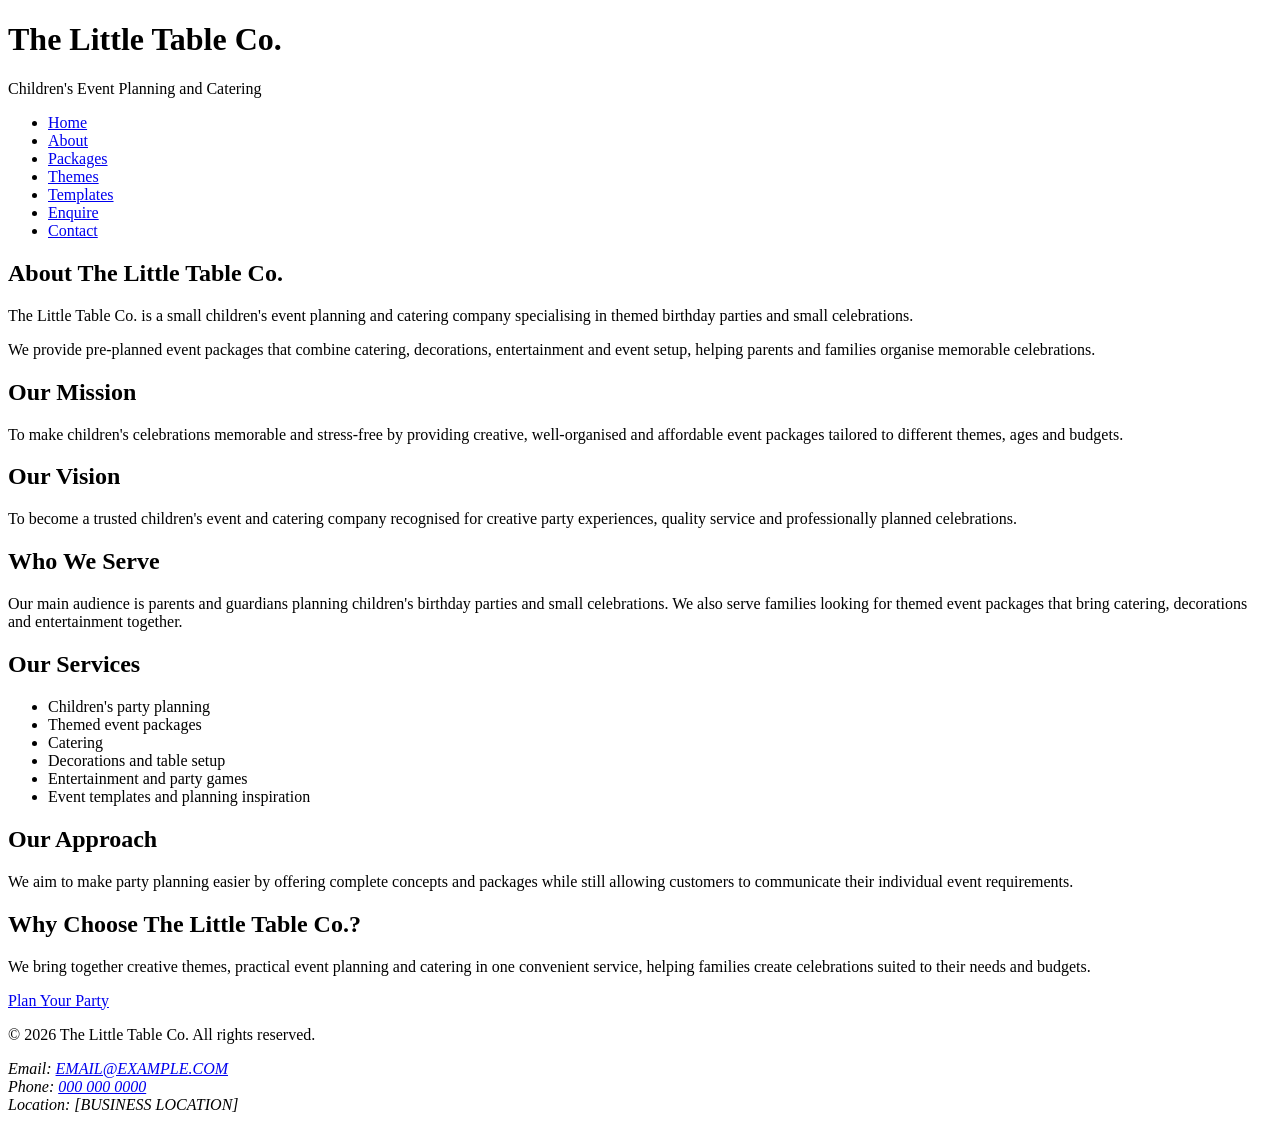
==== Pages/about.html @ 1077f0c1 "Adding the other pages and Folder structure" ====
<!DOCTYPE html>
<html lang="en">
<head>
    <meta charset="UTF-8">
    <meta name="viewport" content="width=device-width, initial-scale=1.0">
    <meta name="description" content="Learn about The Little Table Co., our mission, vision and children's event services.">
    <title>The Little Table Co. | About Us</title>
</head>
<body>
    <header>
        <h1>The Little Table Co.</h1>
        <p>Children's Event Planning and Catering</p>
        <nav aria-label="Main navigation">
            <ul>
                <li><a href="index.html">Home</a></li>
                <li><a href="about.html" aria-current="page">About</a></li>
                <li><a href="packages.html">Packages</a></li>
                <li><a href="themes.html">Themes</a></li>
                <li><a href="templates.html">Templates</a></li>
                <li><a href="enquire.html">Enquire</a></li>
                <li><a href="contact.html">Contact</a></li>
            </ul>
        </nav>
    </header>

    <main>
        <section>
            <h2>About The Little Table Co.</h2>
            <p>The Little Table Co. is a small children's event planning and catering company specialising in themed birthday parties and small celebrations.</p>
            <p>We provide pre-planned event packages that combine catering, decorations, entertainment and event setup, helping parents and families organise memorable celebrations.</p>
        </section>

        <section>
            <h2>Our Mission</h2>
            <p>To make children's celebrations memorable and stress-free by providing creative, well-organised and affordable event packages tailored to different themes, ages and budgets.</p>
        </section>

        <section>
            <h2>Our Vision</h2>
            <p>To become a trusted children's event and catering company recognised for creative party experiences, quality service and professionally planned celebrations.</p>
        </section>

        <section>
            <h2>Who We Serve</h2>
            <p>Our main audience is parents and guardians planning children's birthday parties and small celebrations. We also serve families looking for themed event packages that bring catering, decorations and entertainment together.</p>
        </section>

        <section>
            <h2>Our Services</h2>
            <ul>
                <li>Children's party planning</li>
                <li>Themed event packages</li>
                <li>Catering</li>
                <li>Decorations and table setup</li>
                <li>Entertainment and party games</li>
                <li>Event templates and planning inspiration</li>
            </ul>
        </section>

        <section>
            <h2>Our Approach</h2>
            <p>We aim to make party planning easier by offering complete concepts and packages while still allowing customers to communicate their individual event requirements.</p>
        </section>

        <section>
            <h2>Why Choose The Little Table Co.?</h2>
            <p>We bring together creative themes, practical event planning and catering in one convenient service, helping families create celebrations suited to their needs and budgets.</p>
            <p><a href="enquire.html">Plan Your Party</a></p>
        </section>
    </main>

    <footer>
        <p>&copy; 2026 The Little Table Co. All rights reserved.</p>
        <address>
            Email: <a href="mailto:EMAIL@EXAMPLE.COM">EMAIL@EXAMPLE.COM</a><br>
            Phone: <a href="tel:0000000000">000 000 0000</a><br>
            Location: [BUSINESS LOCATION]
        </address>
    </footer>
</body>
</html>
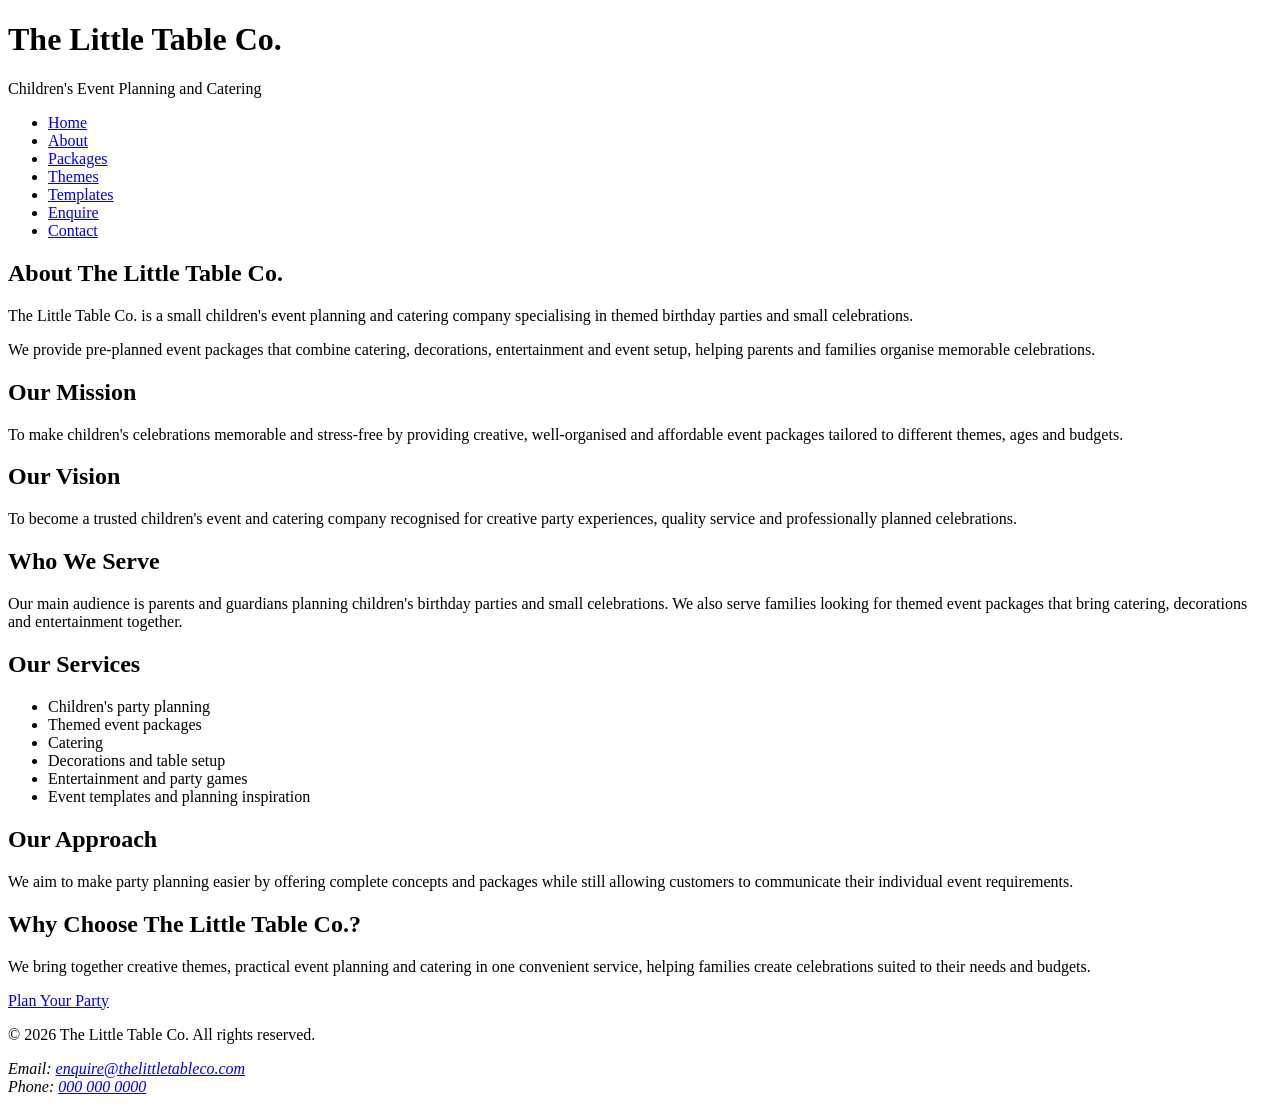
==== commit dee2caeb: "Changing address information on footer" ====
--- a/Pages/about.html
+++ b/Pages/about.html
@@ -69,13 +69,11 @@
         </section>
     </main>
 
-    <footer>
-        <p>&copy; 2026 The Little Table Co. All rights reserved.</p>
-        <address>
-            Email: <a href="mailto:EMAIL@EXAMPLE.COM">EMAIL@EXAMPLE.COM</a><br>
-            Phone: <a href="tel:0000000000">000 000 0000</a><br>
-            Location: [BUSINESS LOCATION]
-        </address>
+  <footer>
+      <p>&copy; 2026 The Little Table Co. All rights reserved.</p>
+      <address>
+        Email: <a href="mailto:enquire@thelittletableco.com">enquire@thelittletableco.com</a><br />
+        Phone: <a href="tel:0000000000">000 000 0000</a><br />
+      </address>
     </footer>
-</body>
 </html>
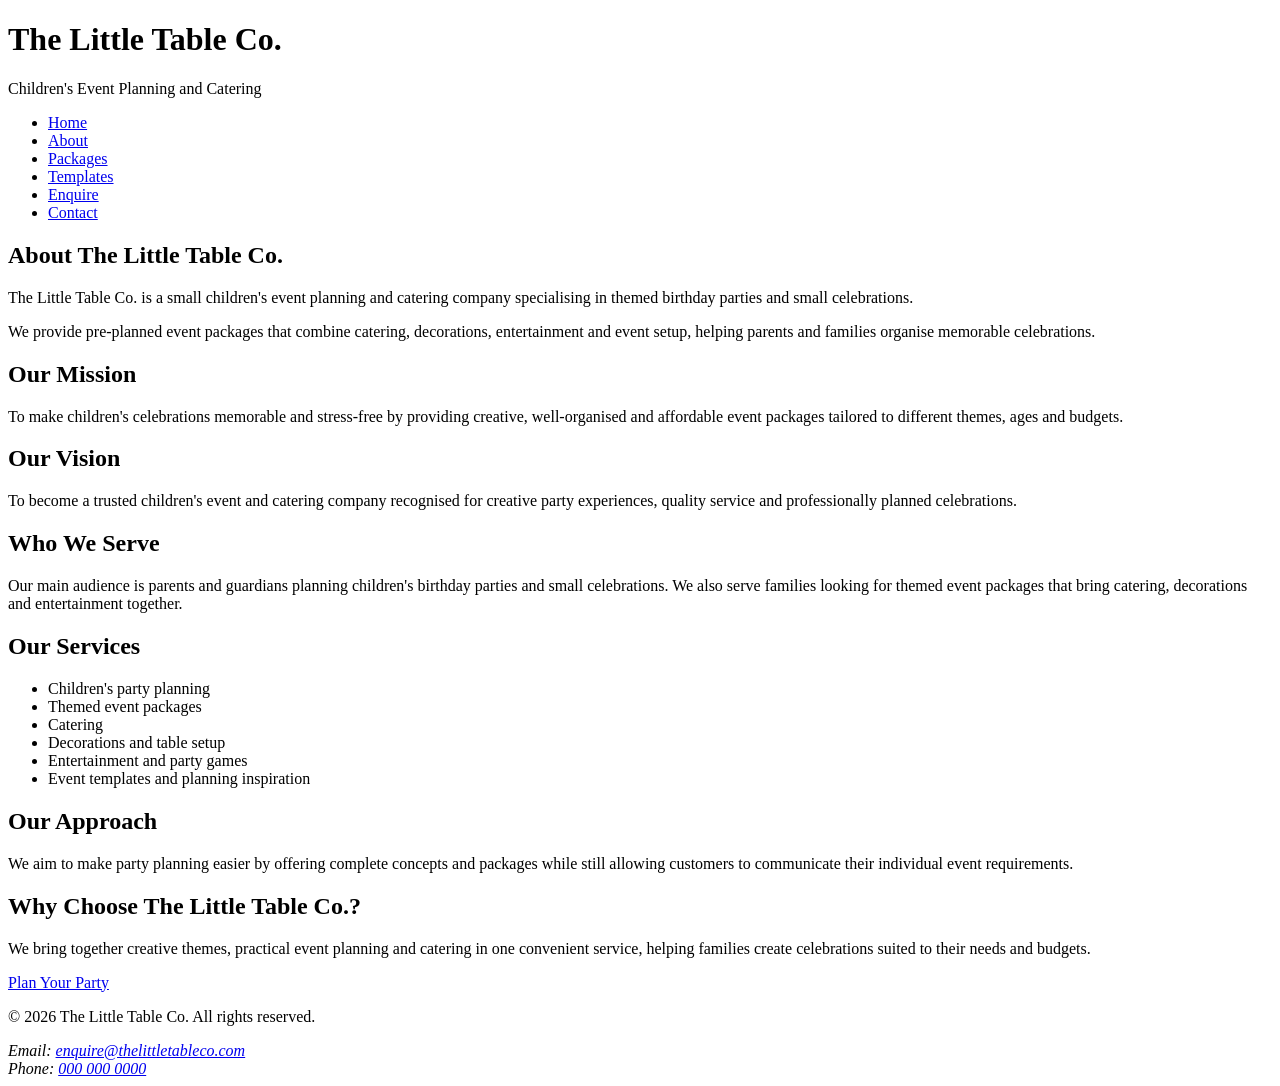
==== commit 29e0ee90: "removal of Themes page" ====
--- a/Pages/about.html
+++ b/Pages/about.html
@@ -15,7 +15,6 @@
                 <li><a href="index.html">Home</a></li>
                 <li><a href="about.html" aria-current="page">About</a></li>
                 <li><a href="packages.html">Packages</a></li>
-                <li><a href="themes.html">Themes</a></li>
                 <li><a href="templates.html">Templates</a></li>
                 <li><a href="enquire.html">Enquire</a></li>
                 <li><a href="contact.html">Contact</a></li>
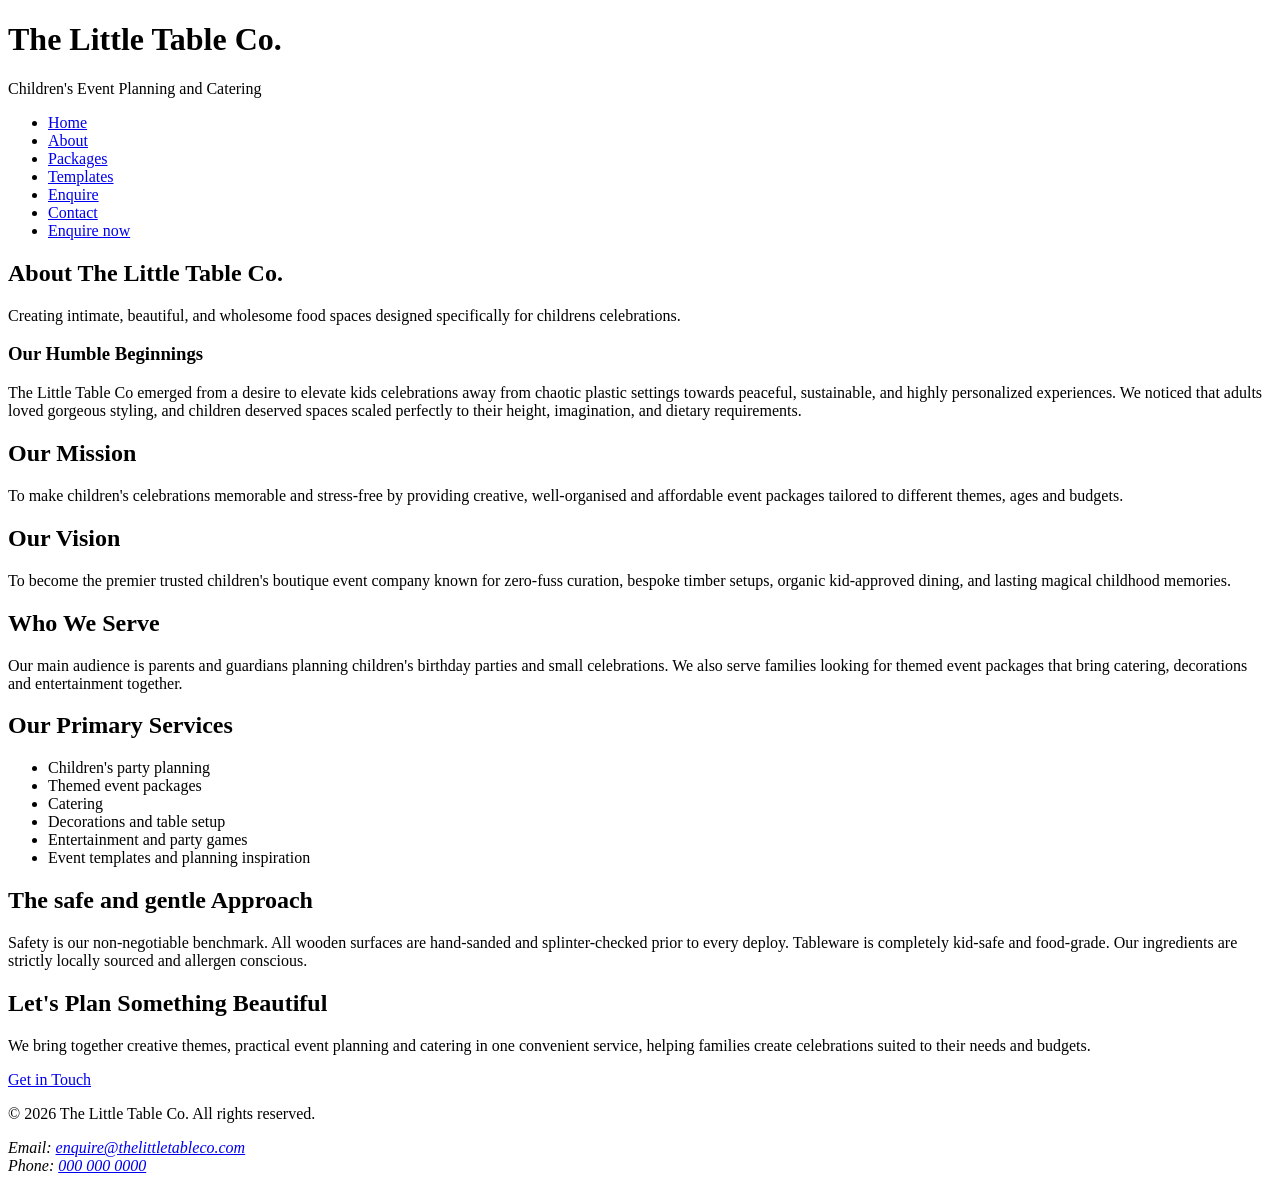
==== commit d046db18: "adding of Images, matching of information to Wireframes" ====
--- a/Pages/about.html
+++ b/Pages/about.html
@@ -18,6 +18,7 @@
                 <li><a href="templates.html">Templates</a></li>
                 <li><a href="enquire.html">Enquire</a></li>
                 <li><a href="contact.html">Contact</a></li>
+                <li><a href="enquire.html">Enquire now</a></li>
             </ul>
         </nav>
     </header>
@@ -25,8 +26,11 @@
     <main>
         <section>
             <h2>About The Little Table Co.</h2>
-            <p>The Little Table Co. is a small children's event planning and catering company specialising in themed birthday parties and small celebrations.</p>
-            <p>We provide pre-planned event packages that combine catering, decorations, entertainment and event setup, helping parents and families organise memorable celebrations.</p>
+            <p>Creating intimate, beautiful, and wholesome food spaces designed specifically for childrens celebrations.</p>
+            </section>
+            <section>
+                <h3>Our Humble Beginnings</h3>
+            <p>The Little Table Co emerged from a desire to elevate kids celebrations away from chaotic plastic settings towards peaceful, sustainable, and highly personalized experiences. We noticed that adults loved gorgeous styling, and children deserved spaces scaled perfectly to their height, imagination, and dietary requirements.</p>
         </section>
 
         <section>
@@ -36,7 +40,7 @@
 
         <section>
             <h2>Our Vision</h2>
-            <p>To become a trusted children's event and catering company recognised for creative party experiences, quality service and professionally planned celebrations.</p>
+            <p>To become the premier trusted children's boutique event company known for zero-fuss curation, bespoke timber setups, organic kid-approved dining, and lasting magical childhood memories.</p>
         </section>
 
         <section>
@@ -45,7 +49,7 @@
         </section>
 
         <section>
-            <h2>Our Services</h2>
+            <h2>Our Primary Services</h2>
             <ul>
                 <li>Children's party planning</li>
                 <li>Themed event packages</li>
@@ -57,14 +61,14 @@
         </section>
 
         <section>
-            <h2>Our Approach</h2>
-            <p>We aim to make party planning easier by offering complete concepts and packages while still allowing customers to communicate their individual event requirements.</p>
+            <h2>The safe and gentle Approach</h2>
+            <p>Safety is our non-negotiable benchmark. All wooden surfaces are hand-sanded and splinter-checked prior to every deploy. Tableware is completely kid-safe and food-grade. Our ingredients are strictly locally sourced and allergen conscious.</p>
         </section>
 
         <section>
-            <h2>Why Choose The Little Table Co.?</h2>
+            <h2>Let's Plan Something Beautiful</h2>
             <p>We bring together creative themes, practical event planning and catering in one convenient service, helping families create celebrations suited to their needs and budgets.</p>
-            <p><a href="enquire.html">Plan Your Party</a></p>
+            <p><a href="enquire.html">Get in Touch</a></p>
         </section>
     </main>
 
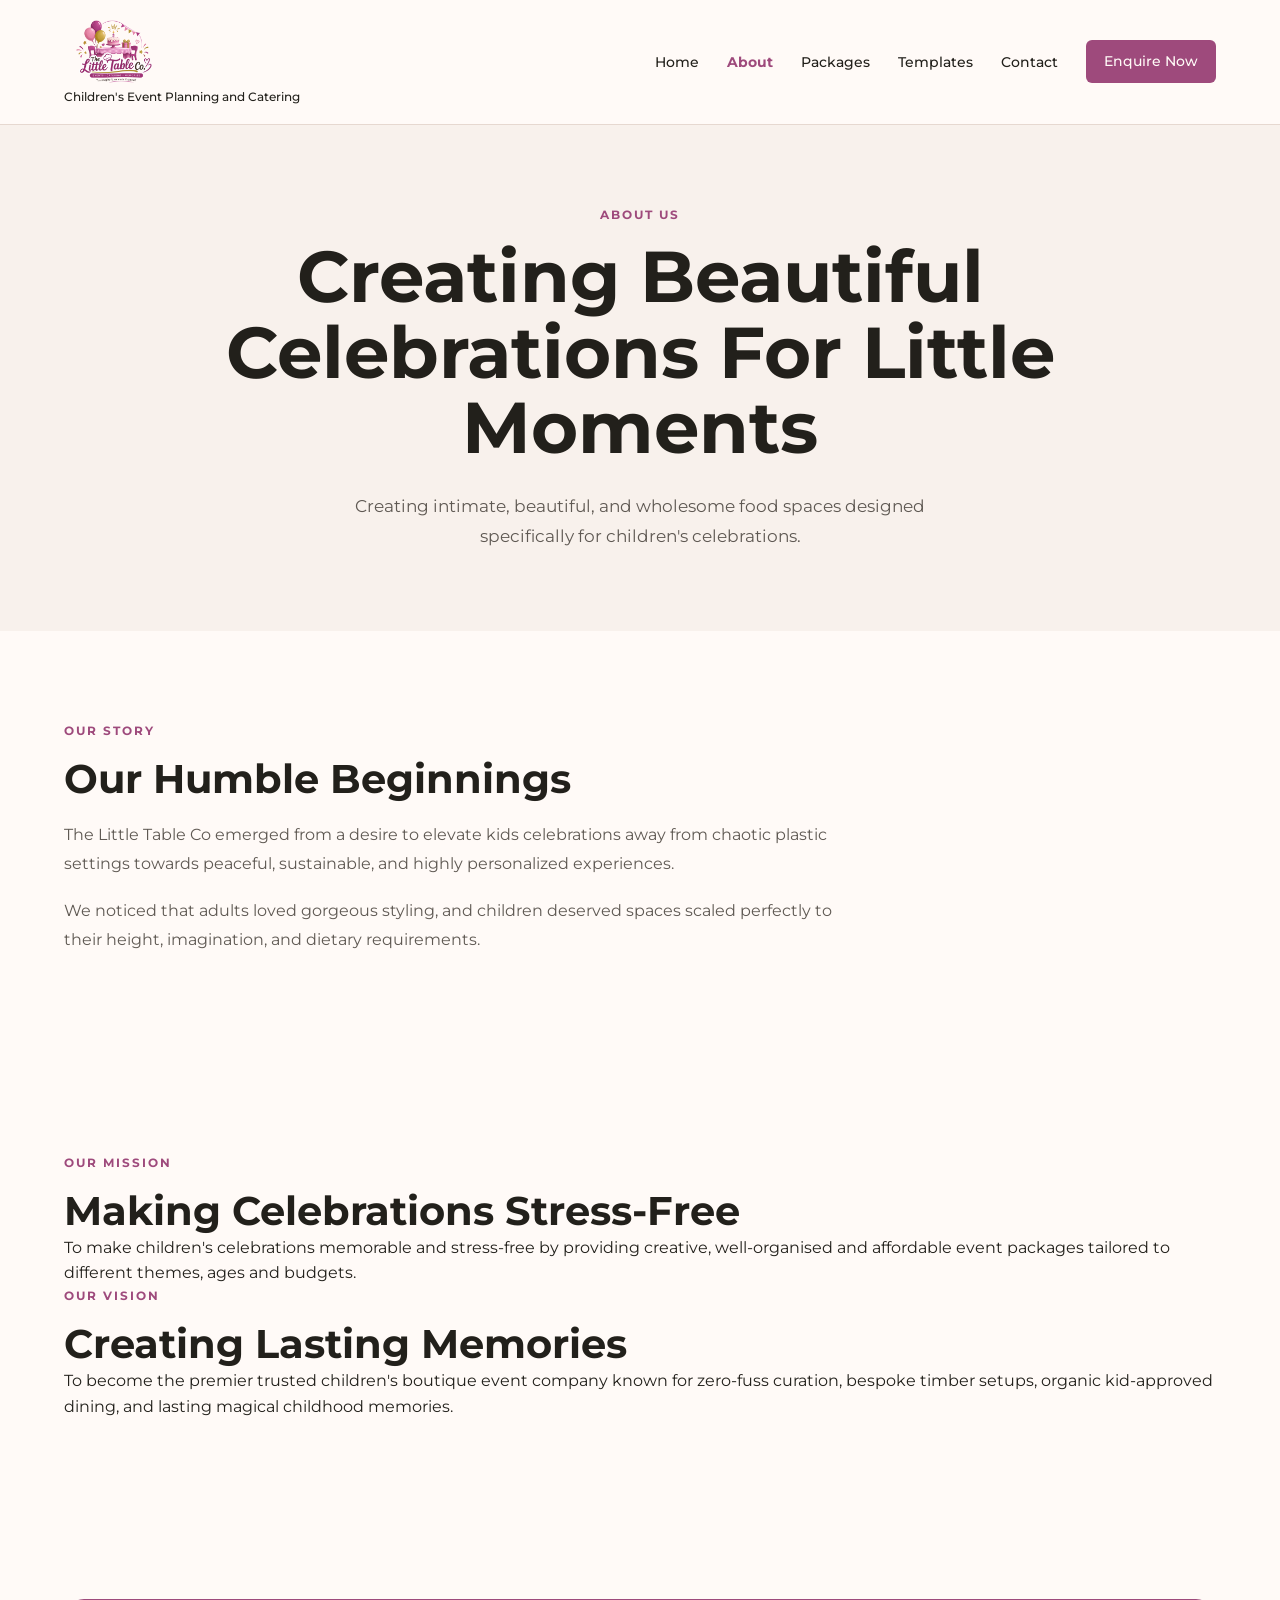
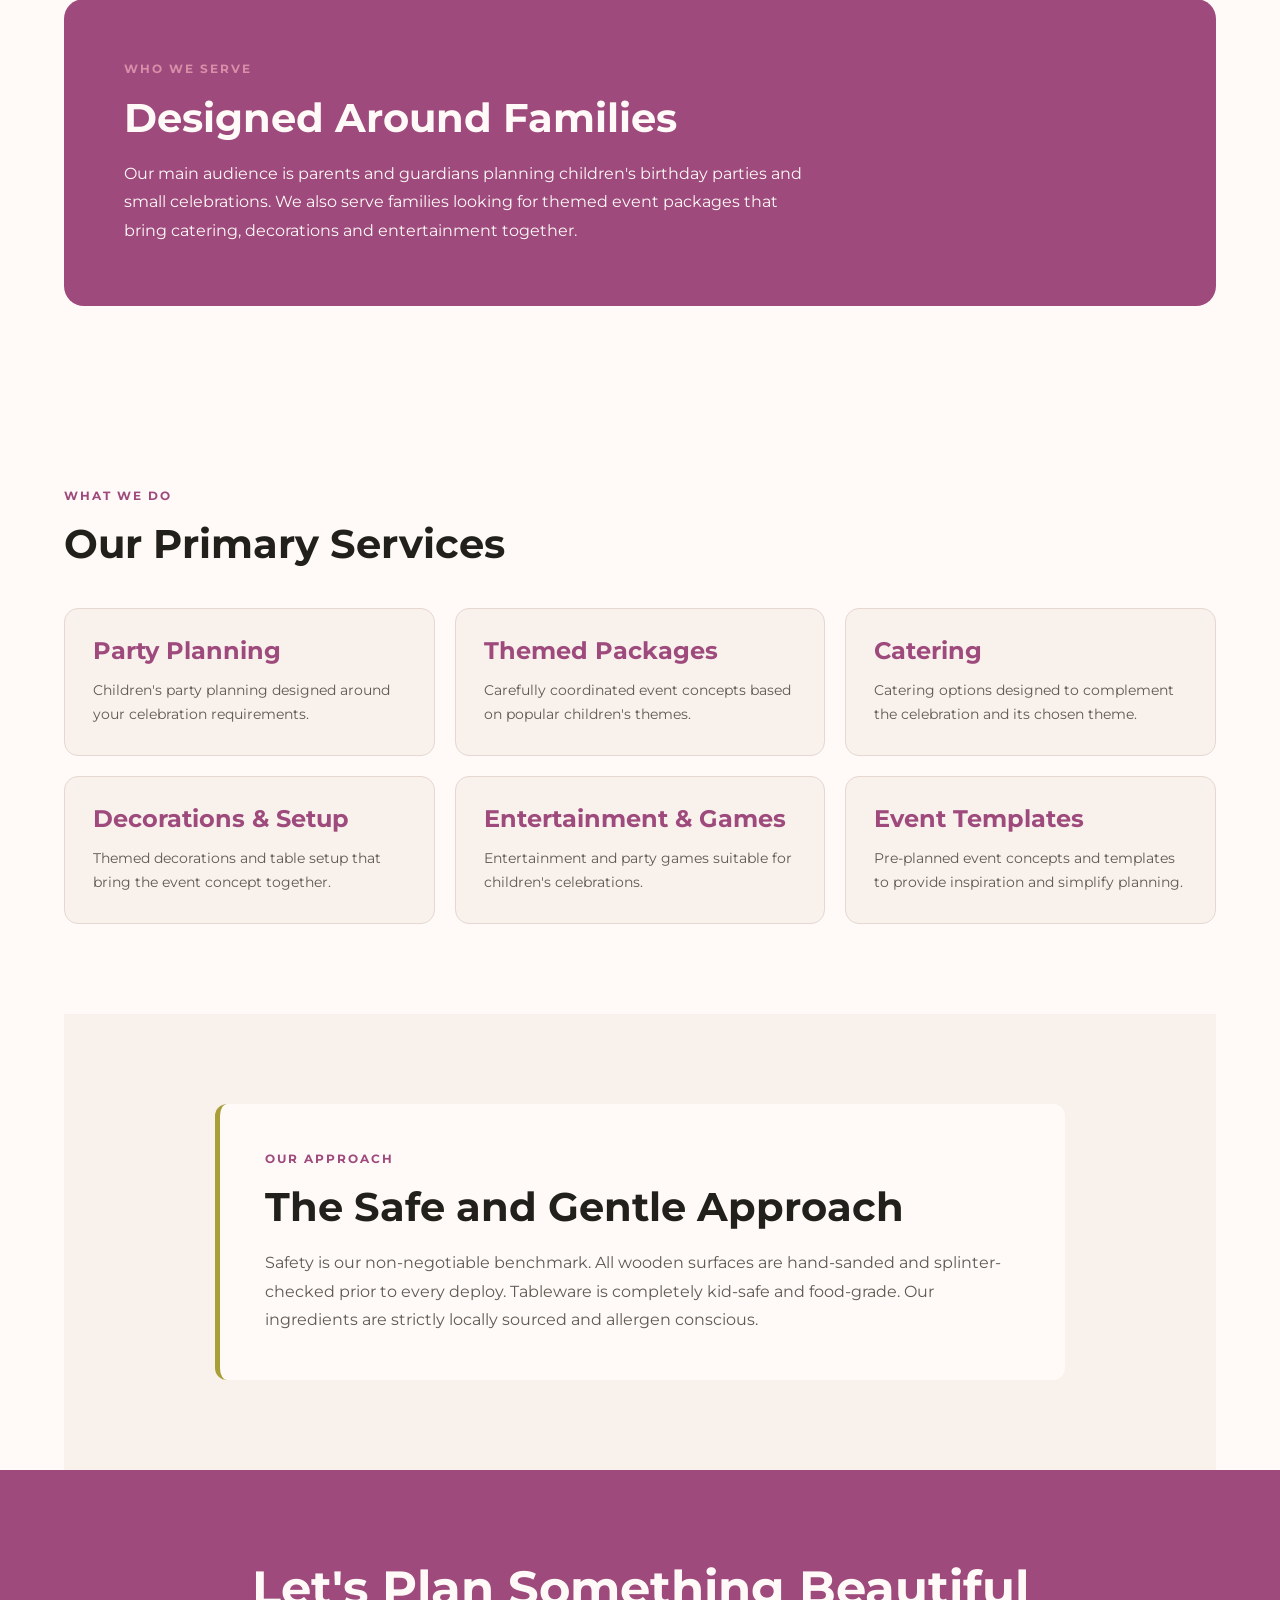
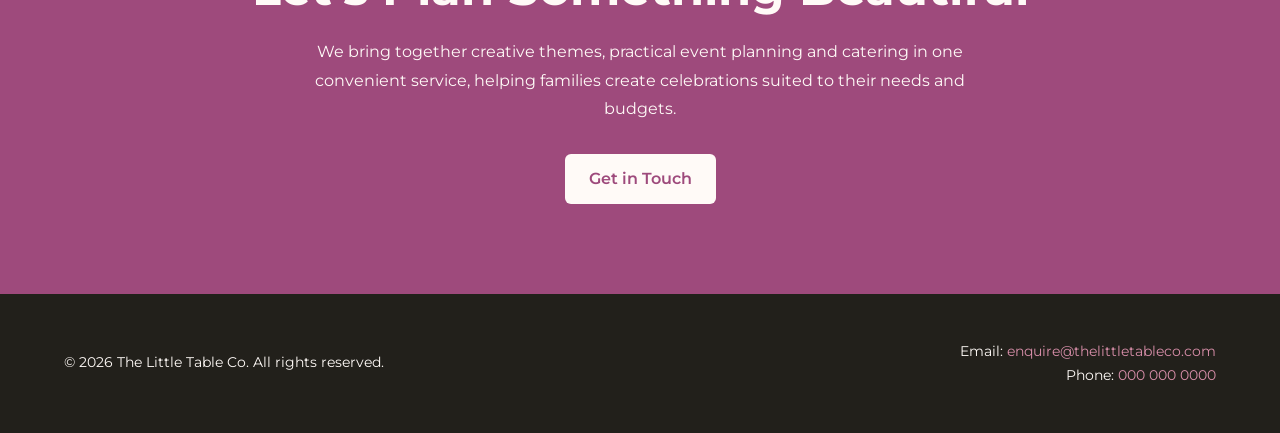
==== commit 7cfe5b8f: "locked in hard forgot to push for version control" ====
--- a/Pages/about.html
+++ b/Pages/about.html
@@ -1,82 +1,309 @@
-<!DOCTYPE html>
+<!doctype html>
 <html lang="en">
-<head>
-    <meta charset="UTF-8">
-    <meta name="viewport" content="width=device-width, initial-scale=1.0">
-    <meta name="description" content="Learn about The Little Table Co., our mission, vision and children's event services.">
+  <head>
+    <meta charset="UTF-8" />
+    <meta name="viewport" content="width=device-width, initial-scale=1.0" />
+
+    <meta
+      name="description"
+      content="Learn about The Little Table Co., our mission, vision and children's event services."
+    />
+
+    <link
+      href="https://fonts.googleapis.com/css2?family=Montserrat:wght@400;500;600;700&display=swap"
+      rel="stylesheet"
+    />
+
+    <link rel="stylesheet" href="../Styles/style.css" />
+    <link
+      rel="icon"
+      type="image/x-icon"
+      href="../Assets/images/favicon/favicon.ico"
+    />
+
+    <link
+      rel="icon"
+      type="image/png"
+      sizes="32x32"
+      href="../Assets/images/favicon/favicon-32x32.png"
+    />
+
+    <link
+      rel="icon"
+      type="image/png"
+      sizes="16x16"
+      href="../Assets/images/favicon/favicon-16x16.png"
+    />
+
+    <link
+      rel="apple-touch-icon"
+      sizes="180x180"
+      href="../Assets/images/favicon/apple-touch-icon.png"
+    />
+
+    <link rel="manifest" href="../Assets/images/favicon/site.webmanifest" />
+
     <title>The Little Table Co. | About Us</title>
-</head>
-<body>
-    <header>
-        <h1>The Little Table Co.</h1>
-        <p>Children's Event Planning and Catering</p>
-        <nav aria-label="Main navigation">
-            <ul>
-                <li><a href="index.html">Home</a></li>
-                <li><a href="about.html" aria-current="page">About</a></li>
-                <li><a href="packages.html">Packages</a></li>
-                <li><a href="templates.html">Templates</a></li>
-                <li><a href="enquire.html">Enquire</a></li>
-                <li><a href="contact.html">Contact</a></li>
-                <li><a href="enquire.html">Enquire now</a></li>
-            </ul>
+  </head>
+
+  <body>
+    <!-- HEADER -->
+
+    <header class="site-header">
+      <div class="header-content">
+        <div class="brand">
+          <a href="../index.html" class="brand-link">
+            <img
+              src="../Assets/images/Logo.png"
+              alt="The Little Table Co. logo"
+              class="brand-logo"
+            />
+          </a>
+
+          <p class="brand-tagline">Children's Event Planning and Catering</p>
+        </div>
+
+        <nav class="main-nav" aria-label="Main navigation">
+          <ul class="nav-list">
+            <li>
+              <a href="../index.html"> Home </a>
+            </li>
+
+            <li>
+              <a href="about.html" aria-current="page"> About </a>
+            </li>
+
+            <li>
+              <a href="packages.html"> Packages </a>
+            </li>
+
+            <li>
+              <a href="templates.html"> Templates </a>
+            </li>
+
+            <li>
+              <a href="contact.html"> Contact </a>
+            </li>
+
+            <li>
+              <a href="enquire.html" class="btn btn-primary"> Enquire Now </a>
+            </li>
+          </ul>
         </nav>
+      </div>
     </header>
 
     <main>
-        <section>
-            <h2>About The Little Table Co.</h2>
-            <p>Creating intimate, beautiful, and wholesome food spaces designed specifically for childrens celebrations.</p>
-            </section>
-            <section>
-                <h3>Our Humble Beginnings</h3>
-            <p>The Little Table Co emerged from a desire to elevate kids celebrations away from chaotic plastic settings towards peaceful, sustainable, and highly personalized experiences. We noticed that adults loved gorgeous styling, and children deserved spaces scaled perfectly to their height, imagination, and dietary requirements.</p>
-        </section>
-
-        <section>
-            <h2>Our Mission</h2>
-            <p>To make children's celebrations memorable and stress-free by providing creative, well-organised and affordable event packages tailored to different themes, ages and budgets.</p>
-        </section>
-
-        <section>
-            <h2>Our Vision</h2>
-            <p>To become the premier trusted children's boutique event company known for zero-fuss curation, bespoke timber setups, organic kid-approved dining, and lasting magical childhood memories.</p>
-        </section>
-
-        <section>
-            <h2>Who We Serve</h2>
-            <p>Our main audience is parents and guardians planning children's birthday parties and small celebrations. We also serve families looking for themed event packages that bring catering, decorations and entertainment together.</p>
-        </section>
-
-        <section>
-            <h2>Our Primary Services</h2>
-            <ul>
-                <li>Children's party planning</li>
-                <li>Themed event packages</li>
-                <li>Catering</li>
-                <li>Decorations and table setup</li>
-                <li>Entertainment and party games</li>
-                <li>Event templates and planning inspiration</li>
-            </ul>
-        </section>
-
-        <section>
-            <h2>The safe and gentle Approach</h2>
-            <p>Safety is our non-negotiable benchmark. All wooden surfaces are hand-sanded and splinter-checked prior to every deploy. Tableware is completely kid-safe and food-grade. Our ingredients are strictly locally sourced and allergen conscious.</p>
-        </section>
-
-        <section>
-            <h2>Let's Plan Something Beautiful</h2>
-            <p>We bring together creative themes, practical event planning and catering in one convenient service, helping families create celebrations suited to their needs and budgets.</p>
-            <p><a href="enquire.html">Get in Touch</a></p>
-        </section>
+      <!-- ABOUT HERO -->
+
+      <section class="page-hero" id="about-hero">
+        <div class="page-hero-content">
+          <p class="page-hero-label">ABOUT US</p>
+
+          <h1 class="page-hero-title">
+            Creating Beautiful Celebrations For Little Moments
+          </h1>
+
+          <p class="page-hero-text">
+            Creating intimate, beautiful, and wholesome food spaces designed
+            specifically for children's celebrations.
+          </p>
+        </div>
+      </section>
+
+      <!-- OUR STORY -->
+
+      <section class="section about-story" id="our-story">
+        <div class="section-content about-content">
+          <div class="about-text">
+            <p class="section-label">OUR STORY</p>
+
+            <h2 class="section-title">Our Humble Beginnings</h2>
+
+            <p>
+              The Little Table Co emerged from a desire to elevate kids
+              celebrations away from chaotic plastic settings towards peaceful,
+              sustainable, and highly personalized experiences.
+            </p>
+
+            <p>
+              We noticed that adults loved gorgeous styling, and children
+              deserved spaces scaled perfectly to their height, imagination, and
+              dietary requirements.
+            </p>
+          </div>
+        </div>
+      </section>
+
+      <!-- MISSION & VISION -->
+
+      <section class="section mission-vision">
+        <div class="section-content">
+          <div class="two-column-grid">
+            <article class="info-card">
+              <p class="section-label">OUR MISSION</p>
+
+              <h2>Making Celebrations Stress-Free</h2>
+
+              <p>
+                To make children's celebrations memorable and stress-free by
+                providing creative, well-organised and affordable event packages
+                tailored to different themes, ages and budgets.
+              </p>
+            </article>
+
+            <article class="info-card">
+              <p class="section-label">OUR VISION</p>
+
+              <h2>Creating Lasting Memories</h2>
+
+              <p>
+                To become the premier trusted children's boutique event company
+                known for zero-fuss curation, bespoke timber setups, organic
+                kid-approved dining, and lasting magical childhood memories.
+              </p>
+            </article>
+          </div>
+        </div>
+      </section>
+
+      <!-- WHO WE SERVE -->
+
+      <section class="section who-we-serve">
+        <div class="section-content">
+          <div class="about-highlight">
+            <div class="about-highlight-content">
+              <p class="section-label">WHO WE SERVE</p>
+
+              <h2>Designed Around Families</h2>
+
+              <p>
+                Our main audience is parents and guardians planning children's
+                birthday parties and small celebrations. We also serve families
+                looking for themed event packages that bring catering,
+                decorations and entertainment together.
+              </p>
+            </div>
+          </div>
+        </div>
+      </section>
+
+      <!-- SERVICES -->
+
+      <section class="section services-section">
+        <div class="section-content">
+          <p class="section-label">WHAT WE DO</p>
+
+          <h2 class="section-title">Our Primary Services</h2>
+
+          <div class="services-grid">
+            <article class="service-card">
+              <h3>Party Planning</h3>
+              <p>
+                Children's party planning designed around your celebration
+                requirements.
+              </p>
+            </article>
+
+            <article class="service-card">
+              <h3>Themed Packages</h3>
+              <p>
+                Carefully coordinated event concepts based on popular children's
+                themes.
+              </p>
+            </article>
+
+            <article class="service-card">
+              <h3>Catering</h3>
+              <p>
+                Catering options designed to complement the celebration and its
+                chosen theme.
+              </p>
+            </article>
+
+            <article class="service-card">
+              <h3>Decorations & Setup</h3>
+              <p>
+                Themed decorations and table setup that bring the event concept
+                together.
+              </p>
+            </article>
+
+            <article class="service-card">
+              <h3>Entertainment & Games</h3>
+              <p>
+                Entertainment and party games suitable for children's
+                celebrations.
+              </p>
+            </article>
+
+            <article class="service-card">
+              <h3>Event Templates</h3>
+              <p>
+                Pre-planned event concepts and templates to provide inspiration
+                and simplify planning.
+              </p>
+            </article>
+          </div>
+        </div>
+      </section>
+
+      <!-- SAFE & GENTLE APPROACH -->
+
+      <section class="section safety-section">
+        <div class="section-content">
+          <div class="safety-card">
+            <p class="section-label">OUR APPROACH</p>
+
+            <h2>The Safe and Gentle Approach</h2>
+
+            <p>
+              Safety is our non-negotiable benchmark. All wooden surfaces are
+              hand-sanded and splinter-checked prior to every deploy. Tableware
+              is completely kid-safe and food-grade. Our ingredients are
+              strictly locally sourced and allergen conscious.
+            </p>
+          </div>
+        </div>
+      </section>
+
+      <!-- CTA -->
+
+      <section class="section cta-section" id="about-cta">
+        <div class="cta-content">
+          <h2 class="cta-title">Let's Plan Something Beautiful</h2>
+
+          <p class="cta-text">
+            We bring together creative themes, practical event planning and
+            catering in one convenient service, helping families create
+            celebrations suited to their needs and budgets.
+          </p>
+
+          <a href="enquire.html" class="btn btn-primary"> Get in Touch </a>
+        </div>
+      </section>
     </main>
 
-  <footer>
-      <p>&copy; 2026 The Little Table Co. All rights reserved.</p>
-      <address>
-        Email: <a href="mailto:enquire@thelittletableco.com">enquire@thelittletableco.com</a><br />
-        Phone: <a href="tel:0000000000">000 000 0000</a><br />
-      </address>
+    <!-- FOOTER -->
+
+    <footer class="site-footer">
+      <div class="footer-content">
+        <p class="copyright">
+          &copy; 2026 The Little Table Co. All rights reserved.
+        </p>
+
+        <address class="contact-details">
+          Email:
+          <a href="mailto:enquire@thelittletableco.com">
+            enquire@thelittletableco.com
+          </a>
+
+          <br />
+
+          Phone:
+          <a href="tel:0000000000"> 000 000 0000 </a>
+        </address>
+      </div>
     </footer>
+  </body>
 </html>
--- a/Styles/style.css
+++ b/Styles/style.css
@@ -0,0 +1,2388 @@
+/* ==================================================
+   THE LITTLE TABLE CO.
+   GLOBAL STYLES
+================================================== */
+
+/* ==================================================
+   1. COLOUR PALETTE
+================================================== */
+
+:root {
+  --primary: #9e4a7c;
+  --secondary: #d88ea9;
+  --accent: #a89f38;
+  --soft-pink: #fdc0fc;
+
+  --dark: #22201b;
+  --white: #fffaf7;
+  --light: #f8f1ec;
+  --border: #e6d8d0;
+}
+
+/* ==================================================
+   2. RESET
+================================================== */
+
+* {
+  margin: 0;
+  padding: 0;
+  box-sizing: border-box;
+}
+
+html {
+  scroll-behavior: smooth;
+}
+
+body {
+  background-color: var(--white);
+  color: var(--dark);
+  font-family: "Montserrat", sans-serif;
+  line-height: 1.6;
+}
+
+img {
+  max-width: 100%;
+  display: block;
+}
+
+a {
+  color: inherit;
+  text-decoration: none;
+}
+
+ul {
+  list-style: none;
+}
+
+/* ==================================================
+   3. GLOBAL TYPOGRAPHY
+================================================== */
+
+h1,
+h2,
+h3,
+h4 {
+  line-height: 1.2;
+  font-weight: 700;
+}
+
+h1 {
+  font-size: 2rem;
+}
+
+h2 {
+  font-size: 2.5rem;
+}
+
+h3 {
+  font-size: 1.5rem;
+}
+
+p {
+  font-size: 1rem;
+}
+
+/* ==================================================
+   4. BUTTONS
+================================================== */
+
+.btn {
+  display: inline-block;
+  padding: 12px 24px;
+  border-radius: 6px;
+  font-weight: 600;
+  transition: all 0.3s ease;
+}
+
+.btn-primary {
+  background-color: var(--primary);
+  color: var(--white);
+}
+
+.btn-primary:hover {
+  background-color: var(--dark);
+}
+
+.btn-secondary {
+  border: 2px solid var(--primary);
+  color: var(--primary);
+  background-color: transparent;
+}
+
+.btn-secondary:hover {
+  background-color: var(--primary);
+  color: var(--white);
+}
+
+/* ==================================================
+   5. HEADER
+================================================== */
+
+.site-header {
+  background-color: var(--white);
+  border-bottom: 1px solid var(--border);
+  position: sticky;
+  top: 0;
+  z-index: 1000;
+}
+
+.header-content {
+  width: min(1200px, 90%);
+  margin: 0 auto;
+
+  display: flex;
+  align-items: center;
+  justify-content: space-between;
+
+  padding: 18px 0;
+}
+
+/* ==================================================
+   6. HERO
+================================================== */
+
+.hero {
+  width: min(1200px, 90%);
+  min-height: 650px;
+  margin: 0 auto;
+
+  display: grid;
+  grid-template-columns: 1fr 1fr;
+  align-items: center;
+  gap: 60px;
+
+  padding: 80px 0;
+}
+
+/* ==================================================
+   HERO CONTENT
+================================================== */
+
+.hero-content {
+  max-width: 580px;
+}
+
+.hero-title {
+  color: var(--dark);
+  font-size: clamp(2.8rem, 5vw, 4.5rem);
+  line-height: 1.05;
+  margin-bottom: 24px;
+}
+
+.hero-text {
+  max-width: 520px;
+  color: #5f5953;
+  font-size: 1.05rem;
+  line-height: 1.8;
+  margin-bottom: 32px;
+}
+
+/* ==================================================
+   HERO BUTTONS
+================================================== */
+
+.hero-actions {
+  display: flex;
+  align-items: center;
+  gap: 16px;
+  flex-wrap: wrap;
+}
+
+/* ==================================================
+   HERO IMAGE
+================================================== */
+
+.hero-image {
+  margin: 0;
+  width: 100%;
+}
+
+.hero-image img {
+  width: 100%;
+  height: 520px;
+  object-fit: cover;
+
+  border-radius: 24px;
+}
+
+/* ==================================================
+   7. BRAND
+================================================== */
+
+.brand {
+  display: flex;
+  flex-direction: column;
+  gap: 2px;
+}
+
+.brand-logo {
+  width: 100px;
+  height: auto;
+}
+
+.brand-name {
+  color: var(--primary);
+  font-size: 1.6rem;
+  letter-spacing: -0.5px;
+}
+
+.brand-tagline {
+  color: var(--dark);
+  font-size: 0.75rem;
+  font-weight: 500;
+}
+
+/* ==================================================
+   8. NAVIGATION
+================================================== */
+
+.nav-list {
+  display: flex;
+  align-items: center;
+  gap: 28px;
+}
+
+.nav-list a {
+  color: var(--dark);
+  font-size: 0.9rem;
+  font-weight: 500;
+
+  transition: color 0.3s ease;
+}
+
+.nav-list a:hover {
+  color: var(--primary);
+}
+
+/* Active page */
+
+.nav-list a[aria-current="page"] {
+  color: var(--primary);
+  font-weight: 700;
+}
+
+/* Enquire Now button */
+
+.nav-list .btn-primary {
+  color: var(--white);
+  padding: 10px 18px;
+}
+
+.nav-list .btn-primary:hover {
+  color: var(--white);
+}
+/* ==================================================
+   9. GENERAL SECTION
+================================================== */
+
+.section {
+  width: min(1200px, 90%);
+  margin: 0 auto;
+  padding: 90px 0;
+}
+
+.section-content {
+  width: 100%;
+}
+
+.section-title {
+  color: var(--dark);
+  margin-bottom: 18px;
+}
+
+.section-intro {
+  max-width: 650px;
+  color: #5f5953;
+  margin-bottom: 40px;
+}
+
+/* ==================================================
+   10. WHAT WE OFFER
+================================================== */
+
+.offer-section {
+  background-color: var(--light);
+  width: 100%;
+  padding-left: 5%;
+  padding-right: 5%;
+}
+
+.offer-section .section-content {
+  max-width: 1200px;
+  margin: 0 auto;
+}
+
+.offer-list {
+  display: grid;
+  grid-template-columns: repeat(3, 1fr);
+  gap: 20px;
+}
+
+.offer-list li {
+  background-color: var(--white);
+  border: 1px solid var(--border);
+  padding: 24px;
+  border-radius: 12px;
+
+  font-weight: 600;
+
+  transition:
+    transform 0.3s ease,
+    box-shadow 0.3s ease;
+}
+
+.offer-list li:hover {
+  transform: translateY(-5px);
+  box-shadow: 0 10px 25px rgba(34, 32, 27, 0.08);
+}
+
+/* ==================================================
+   11. FEATURED PACKAGES
+================================================== */
+
+.featured-packages {
+  background-color: var(--white);
+}
+
+.package-grid {
+  display: grid;
+  grid-template-columns: repeat(3, 1fr);
+  gap: 28px;
+  margin-top: 40px;
+}
+
+/* ==================================================
+   PACKAGE CARD
+================================================== */
+
+.package-card {
+  background-color: var(--white);
+  border: 1px solid var(--border);
+  border-radius: 18px;
+  overflow: hidden;
+
+  display: flex;
+  flex-direction: column;
+
+  transition:
+    transform 0.3s ease,
+    box-shadow 0.3s ease;
+}
+
+.package-card:hover {
+  transform: translateY(-8px);
+
+  box-shadow: 0 15px 35px rgba(34, 32, 27, 0.12);
+}
+
+/* ==================================================
+   PACKAGE IMAGE
+================================================== */
+
+.package-image {
+  margin: 0;
+  width: 100%;
+  height: 250px;
+  overflow: hidden;
+}
+
+.package-image img {
+  width: 100%;
+  height: 100%;
+  object-fit: cover;
+
+  transition: transform 0.5s ease;
+}
+
+.package-card:hover .package-image img {
+  transform: scale(1.05);
+}
+
+/* ==================================================
+   PACKAGE CONTENT
+================================================== */
+
+.package-content {
+  display: flex;
+  flex-direction: column;
+
+  flex: 1;
+
+  padding: 28px;
+}
+
+.package-title {
+  color: var(--dark);
+  margin-bottom: 12px;
+}
+
+.package-description {
+  color: #5f5953;
+  line-height: 1.7;
+
+  margin-bottom: 20px;
+}
+
+.package-price {
+  color: var(--primary);
+  font-size: 1.1rem;
+  font-weight: 700;
+
+  margin-top: auto;
+  margin-bottom: 20px;
+}
+/* ==================================================
+   12. TRENDING EVENT THEMES
+================================================== */
+
+.trending-themes {
+  width: 100%;
+  background-color: var(--light);
+
+  padding-left: 5%;
+  padding-right: 5%;
+}
+
+.trending-themes .section-content {
+  max-width: 1200px;
+  margin: 0 auto;
+}
+
+.theme-grid {
+  display: grid;
+  grid-template-columns: repeat(3, 1fr);
+  gap: 28px;
+
+  margin-top: 35px;
+}
+
+/* ==================================================
+   THEME CARD
+================================================== */
+
+.theme-card {
+  background-color: var(--white);
+  border-radius: 18px;
+  overflow: hidden;
+
+  border: 1px solid var(--border);
+
+  transition:
+    transform 0.3s ease,
+    box-shadow 0.3s ease;
+}
+
+.theme-card:hover {
+  transform: translateY(-8px);
+
+  box-shadow: 0 15px 30px rgba(34, 32, 27, 0.12);
+}
+
+.theme-card a {
+  display: block;
+}
+
+/* ==================================================
+   THEME IMAGE
+================================================== */
+
+.theme-image {
+  margin: 0;
+  height: 250px;
+  overflow: hidden;
+}
+
+.theme-image img {
+  width: 100%;
+  height: 100%;
+
+  object-fit: cover;
+
+  transition: transform 0.5s ease;
+}
+
+.theme-card:hover .theme-image img {
+  transform: scale(1.06);
+}
+
+/* ==================================================
+   THEME TITLE
+================================================== */
+
+.theme-card h3 {
+  padding: 20px 24px;
+
+  color: var(--dark);
+
+  font-size: 1.25rem;
+
+  transition: color 0.3s ease;
+}
+
+.theme-card:hover h3 {
+  color: var(--primary);
+}
+
+/* ==================================================
+   13. WHY CHOOSE US
+================================================== */
+
+.why-us {
+  background-color: var(--white);
+}
+
+.benefits-grid {
+  display: grid;
+  grid-template-columns: repeat(3, 1fr);
+  gap: 20px;
+
+  margin-top: 40px;
+}
+
+/* ==================================================
+   BENEFIT CARD
+================================================== */
+
+.benefit-card {
+  padding: 28px;
+
+  background-color: var(--light);
+
+  border: 1px solid var(--border);
+  border-radius: 14px;
+
+  transition:
+    transform 0.3s ease,
+    box-shadow 0.3s ease;
+}
+
+.benefit-card:hover {
+  transform: translateY(-5px);
+
+  box-shadow: 0 10px 25px rgba(34, 32, 27, 0.08);
+}
+
+.benefit-card h3 {
+  color: var(--primary);
+  margin-bottom: 12px;
+}
+
+.benefit-card p {
+  color: #5f5953;
+  line-height: 1.7;
+}
+
+/* ==================================================
+   14. CALL TO ACTION
+================================================== */
+
+.cta-section {
+  width: 100%;
+  background-color: var(--primary);
+
+  padding-left: 5%;
+  padding-right: 5%;
+}
+
+.cta-content {
+  max-width: 800px;
+  margin: 0 auto;
+
+  text-align: center;
+}
+
+.cta-title {
+  color: var(--white);
+
+  font-size: clamp(2rem, 4vw, 3rem);
+
+  margin-bottom: 20px;
+}
+
+.cta-text {
+  max-width: 650px;
+  margin: 0 auto 30px;
+
+  color: var(--white);
+
+  line-height: 1.8;
+}
+
+.cta-section .btn-primary {
+  background-color: var(--white);
+  color: var(--primary);
+}
+
+.cta-section .btn-primary:hover {
+  background-color: var(--dark);
+  color: var(--white);
+}
+
+/* ==================================================
+   15. FOOTER
+================================================== */
+
+.site-footer {
+  background-color: var(--dark);
+  color: var(--white);
+
+  padding: 45px 5%;
+}
+
+.footer-content {
+  width: min(1200px, 100%);
+  margin: 0 auto;
+
+  display: flex;
+  align-items: center;
+  justify-content: space-between;
+  gap: 30px;
+}
+
+.copyright {
+  font-size: 0.85rem;
+}
+
+.contact-details {
+  font-style: normal;
+  font-size: 0.85rem;
+  line-height: 1.8;
+
+  text-align: right;
+}
+
+.contact-details a {
+  color: var(--secondary);
+
+  transition: color 0.3s ease;
+}
+
+.contact-details a:hover {
+  color: var(--white);
+}
+
+/* ==================================================
+   16. ABOUT PAGE
+   PAGE HERO
+================================================== */
+
+.page-hero {
+  width: 100%;
+  min-height: 500px;
+
+  display: flex;
+  align-items: center;
+
+  background-color: var(--light);
+
+  padding: 80px 6%;
+}
+
+.page-hero-content {
+  width: min(900px, 100%);
+  margin: 0 auto;
+
+  text-align: center;
+}
+
+.page-hero-label,
+.section-label {
+  color: var(--primary);
+
+  font-size: 0.75rem;
+  font-weight: 700;
+
+  letter-spacing: 2px;
+
+  margin-bottom: 15px;
+}
+
+.page-hero-title {
+  max-width: 850px;
+  margin: 0 auto 25px;
+
+  color: var(--dark);
+
+  font-size: clamp(2.8rem, 6vw, 4.5rem);
+  line-height: 1.05;
+}
+
+.page-hero-text {
+  max-width: 650px;
+  margin: 0 auto;
+
+  color: #5f5953;
+
+  font-size: 1.05rem;
+  line-height: 1.8;
+}
+/* ==================================================
+   ABOUT STORY
+================================================== */
+
+.about-content {
+  max-width: 850px;
+}
+
+.about-text {
+  max-width: 800px;
+}
+
+.about-text p:not(.section-label) {
+  color: #5f5953;
+  line-height: 1.8;
+  margin-bottom: 18px;
+}
+
+/* ==================================================
+   WHO WE SERVE
+================================================== */
+
+.about-highlight {
+  background-color: var(--primary);
+
+  border-radius: 20px;
+
+  padding: 60px;
+}
+
+.about-highlight-content {
+  max-width: 700px;
+}
+
+.about-highlight .section-label {
+  color: var(--secondary);
+}
+
+.about-highlight h2 {
+  color: var(--white);
+
+  margin-bottom: 18px;
+}
+
+.about-highlight p:not(.section-label) {
+  color: var(--white);
+
+  line-height: 1.8;
+}
+/* ==================================================
+   SERVICES
+================================================== */
+
+.services-grid {
+  display: grid;
+  grid-template-columns: repeat(3, 1fr);
+
+  gap: 20px;
+
+  margin-top: 40px;
+}
+
+.service-card {
+  padding: 28px;
+
+  background-color: var(--light);
+
+  border: 1px solid var(--border);
+  border-radius: 14px;
+
+  transition:
+    transform 0.3s ease,
+    box-shadow 0.3s ease;
+}
+
+.service-card:hover {
+  transform: translateY(-5px);
+
+  box-shadow: 0 10px 25px rgba(34, 32, 27, 0.08);
+}
+
+.service-card h3 {
+  color: var(--primary);
+
+  margin-bottom: 12px;
+}
+
+.service-card p {
+  color: #5f5953;
+
+  font-size: 0.9rem;
+  line-height: 1.7;
+}
+/* ==================================================
+   SAFETY
+================================================== */
+
+.safety-section {
+  background-color: var(--light);
+}
+
+.safety-card {
+  max-width: 850px;
+  margin: 0 auto;
+
+  padding: 45px;
+
+  background-color: var(--white);
+
+  border-left: 5px solid var(--accent);
+
+  border-radius: 12px;
+}
+
+.safety-card h2 {
+  margin-bottom: 18px;
+}
+
+.safety-card p:not(.section-label) {
+  color: #5f5953;
+  line-height: 1.8;
+}
+
+/* ==================================================
+   PACKAGES PAGE
+================================================== */
+
+.packages-section {
+  background-color: var(--white);
+}
+
+.section-heading {
+  max-width: 750px;
+  margin-bottom: 45px;
+}
+
+.section-intro {
+  color: #5f5953;
+  line-height: 1.8;
+  margin-top: 15px;
+}
+
+/* =========================
+   PACKAGE GRID
+========================= */
+
+.full-package-grid {
+  display: grid;
+  grid-template-columns: repeat(3, 1fr);
+
+  gap: 25px;
+  align-items: start;
+}
+
+/* =========================
+   PACKAGE CARD
+========================= */
+
+.full-package-card {
+  position: relative;
+
+  overflow: hidden;
+
+  background-color: var(--white);
+
+  border: 1px solid var(--border);
+  border-radius: 18px;
+
+  box-shadow: 0 8px 25px rgba(34, 32, 27, 0.06);
+}
+
+.full-package-card.featured-package {
+  border: 2px solid var(--accent);
+}
+
+/* =========================
+   PACKAGE IMAGE
+========================= */
+
+.full-package-image {
+  width: 100%;
+  height: 230px;
+
+  margin: 0;
+
+  overflow: hidden;
+}
+
+.full-package-image img {
+  width: 100%;
+  height: 100%;
+
+  display: block;
+
+  object-fit: cover;
+
+  transition: transform 0.4s ease;
+}
+
+.full-package-card:hover .full-package-image img {
+  transform: scale(1.04);
+}
+
+/* =========================
+   PACKAGE BADGE
+========================= */
+
+.package-badge {
+  position: absolute;
+
+  top: 18px;
+  right: 18px;
+
+  z-index: 2;
+
+  padding: 8px 12px;
+
+  background-color: var(--accent);
+  color: var(--dark);
+
+  border-radius: 30px;
+
+  font-size: 0.7rem;
+  font-weight: 700;
+
+  letter-spacing: 0.5px;
+}
+
+/* =========================
+   PACKAGE CONTENT
+========================= */
+
+.full-package-content {
+  padding: 30px;
+}
+
+.package-level {
+  color: var(--primary);
+
+  font-size: 0.7rem;
+  font-weight: 700;
+
+  letter-spacing: 1.5px;
+
+  margin-bottom: 10px;
+}
+
+.full-package-content h3 {
+  color: var(--dark);
+
+  font-size: 1.7rem;
+
+  margin-bottom: 12px;
+}
+
+.full-package-description {
+  color: #5f5953;
+
+  font-size: 0.9rem;
+  line-height: 1.7;
+
+  margin-bottom: 25px;
+}
+
+/* =========================
+   PACKAGE PRICE
+========================= */
+
+.package-price {
+  display: flex;
+  flex-direction: column;
+
+  padding: 18px 0;
+
+  margin-bottom: 10px;
+
+  border-top: 1px solid var(--border);
+  border-bottom: 1px solid var(--border);
+}
+
+.package-price span {
+  color: #777;
+
+  font-size: 0.75rem;
+}
+
+.package-price strong {
+  color: var(--primary);
+
+  font-size: 1.8rem;
+}
+
+/* =========================
+   PACKAGE DETAILS
+========================= */
+
+.package-detail {
+  margin-top: 25px;
+}
+
+.package-detail h4 {
+  color: var(--dark);
+
+  font-size: 0.85rem;
+
+  margin-bottom: 10px;
+}
+
+.package-detail p {
+  color: #5f5953;
+
+  font-size: 0.85rem;
+  line-height: 1.7;
+}
+
+.package-detail ul {
+  padding-left: 18px;
+}
+
+.package-detail li {
+  color: #5f5953;
+
+  font-size: 0.85rem;
+  line-height: 1.7;
+
+  margin-bottom: 5px;
+}
+
+/* =========================
+   PACKAGE BUTTON
+========================= */
+
+.package-button {
+  display: block;
+
+  width: 100%;
+
+  margin-top: 30px;
+
+  text-align: center;
+}
+
+/* =========================
+   CUSTOM QUOTE
+========================= */
+
+.custom-package-section {
+  background-color: var(--light);
+}
+
+.custom-package-content {
+  max-width: 750px;
+
+  margin: 0 auto;
+
+  text-align: center;
+}
+
+.custom-package-content h2 {
+  color: var(--dark);
+
+  margin-bottom: 18px;
+}
+
+.custom-package-content p:not(.section-label) {
+  color: #5f5953;
+
+  line-height: 1.8;
+
+  margin-bottom: 28px;
+}
+
+/* ==================================================
+   TEMPLATES PAGE
+================================================== */
+
+.templates-section {
+  background-color: var(--white);
+}
+
+/* =========================
+   TEMPLATE GRID
+========================= */
+
+.template-grid {
+  display: grid;
+
+  grid-template-columns: repeat(3, 1fr);
+
+  gap: 25px;
+}
+
+/* =========================
+   TEMPLATE CARD
+========================= */
+
+.template-card {
+  overflow: hidden;
+
+  background-color: var(--white);
+
+  border: 1px solid var(--border);
+  border-radius: 18px;
+
+  box-shadow: 0 8px 25px rgba(34, 32, 27, 0.06);
+
+  transition:
+    transform 0.3s ease,
+    box-shadow 0.3s ease;
+}
+
+.template-card:hover {
+  transform: translateY(-5px);
+
+  box-shadow: 0 14px 30px rgba(34, 32, 27, 0.1);
+}
+
+/* =========================
+   TEMPLATE IMAGE
+========================= */
+
+.template-image {
+  width: 100%;
+  height: 220px;
+
+  margin: 0;
+
+  overflow: hidden;
+}
+
+.template-image img {
+  width: 100%;
+  height: 100%;
+
+  display: block;
+
+  object-fit: cover;
+
+  transition: transform 0.4s ease;
+}
+
+.template-card:hover .template-image img {
+  transform: scale(1.04);
+}
+
+/* =========================
+   TEMPLATE CONTENT
+========================= */
+
+.template-content {
+  padding: 28px;
+}
+
+.template-label {
+  color: var(--primary);
+
+  font-size: 0.7rem;
+  font-weight: 700;
+
+  letter-spacing: 1.4px;
+
+  margin-bottom: 10px;
+}
+
+.template-content h3 {
+  color: var(--dark);
+
+  font-size: 1.5rem;
+
+  margin-bottom: 12px;
+}
+
+.template-content > p:not(.template-label) {
+  color: #5f5953;
+
+  font-size: 0.88rem;
+  line-height: 1.7;
+
+  margin-bottom: 22px;
+}
+
+.template-content h4 {
+  color: var(--dark);
+
+  font-size: 0.85rem;
+
+  margin-bottom: 10px;
+}
+
+.template-content ul {
+  padding-left: 18px;
+
+  margin-bottom: 25px;
+}
+
+.template-content li {
+  color: #5f5953;
+
+  font-size: 0.82rem;
+  line-height: 1.7;
+
+  margin-bottom: 5px;
+}
+
+.template-content .btn {
+  display: block;
+
+  width: 100%;
+
+  text-align: center;
+}
+
+/* =========================
+   TEMPLATE CTA
+========================= */
+
+.template-cta {
+  padding: 80px 20px;
+
+  background-color: var(--light);
+}
+
+.template-cta-content {
+  max-width: 720px;
+
+  margin: 0 auto;
+
+  text-align: center;
+}
+
+.template-cta-content h2 {
+  color: var(--dark);
+
+  margin-bottom: 18px;
+}
+
+.template-cta-content p:not(.section-label) {
+  color: #5f5953;
+
+  line-height: 1.8;
+
+  margin-bottom: 28px;
+}
+/* ==================================================
+   ENQUIRE PAGE
+================================================== */
+
+.enquiry-section {
+  background-color: var(--white);
+}
+
+.enquiry-layout {
+  max-width: 1200px;
+
+  margin: 0 auto;
+
+  display: grid;
+
+  grid-template-columns: 0.8fr 1.4fr;
+
+  gap: 60px;
+
+  align-items: start;
+}
+
+/* =========================
+   ENQUIRY INTRO
+========================= */
+
+.enquiry-intro {
+  position: sticky;
+  top: 30px;
+}
+
+.enquiry-intro h2 {
+  color: var(--dark);
+
+  font-size: 2rem;
+
+  margin-bottom: 18px;
+}
+
+.enquiry-intro > p {
+  color: #5f5953;
+
+  line-height: 1.8;
+
+  margin-bottom: 30px;
+}
+
+/* =========================
+   NEXT STEPS
+========================= */
+
+.enquiry-note {
+  padding: 25px;
+
+  background-color: var(--light);
+
+  border-left: 4px solid var(--accent);
+
+  border-radius: 10px;
+}
+
+.enquiry-note h3 {
+  color: var(--dark);
+
+  font-size: 1rem;
+
+  margin-bottom: 15px;
+}
+
+.enquiry-note ol {
+  padding-left: 20px;
+}
+
+.enquiry-note li {
+  color: #5f5953;
+
+  font-size: 0.85rem;
+  line-height: 1.7;
+
+  margin-bottom: 8px;
+}
+
+/* =========================
+   FORM
+========================= */
+
+.enquiry-form {
+  padding: 40px;
+
+  background-color: var(--white);
+
+  border: 1px solid var(--border);
+
+  border-radius: 18px;
+
+  box-shadow: 0 8px 30px rgba(34, 32, 27, 0.07);
+}
+
+.enquiry-form > h2 {
+  color: var(--dark);
+
+  font-size: 1.6rem;
+
+  margin-bottom: 30px;
+}
+
+/* =========================
+   FIELDSETS
+========================= */
+
+.enquiry-form fieldset {
+  border: none;
+
+  padding: 0;
+
+  margin: 0 0 35px;
+}
+
+.enquiry-form legend {
+  width: 100%;
+
+  padding-bottom: 12px;
+  margin-bottom: 20px;
+
+  border-bottom: 1px solid var(--border);
+
+  color: var(--primary);
+
+  font-size: 0.9rem;
+  font-weight: 700;
+
+  letter-spacing: 0.5px;
+}
+
+/* =========================
+   FORM GRID
+========================= */
+
+.form-grid {
+  display: grid;
+
+  grid-template-columns: repeat(2, 1fr);
+
+  gap: 20px;
+}
+
+.form-group-full {
+  grid-column: 1 / -1;
+}
+
+.form-group {
+  display: flex;
+
+  flex-direction: column;
+}
+
+/* =========================
+   LABELS
+========================= */
+
+.form-group label {
+  color: var(--dark);
+
+  font-size: 0.82rem;
+  font-weight: 600;
+
+  margin-bottom: 8px;
+}
+
+/* =========================
+   INPUTS
+========================= */
+
+.form-group input,
+.form-group select,
+.form-group textarea {
+  width: 100%;
+
+  padding: 13px 14px;
+
+  background-color: #fffdfa;
+
+  border: 1px solid var(--border);
+
+  border-radius: 8px;
+
+  color: var(--dark);
+
+  font-family: inherit;
+  font-size: 0.85rem;
+
+  outline: none;
+
+  transition:
+    border-color 0.2s ease,
+    box-shadow 0.2s ease;
+}
+
+.form-group textarea {
+  resize: vertical;
+
+  min-height: 120px;
+}
+
+.form-group input:focus,
+.form-group select:focus,
+.form-group textarea:focus {
+  border-color: var(--primary);
+
+  box-shadow: 0 0 0 3px rgba(23, 107, 104, 0.1);
+}
+
+/* =========================
+   FORM BUTTONS
+========================= */
+
+.form-actions {
+  display: flex;
+
+  gap: 12px;
+
+  padding-top: 5px;
+}
+
+.form-actions .btn {
+  border: none;
+
+  cursor: pointer;
+
+  font-family: inherit;
+}
+
+/* =========================
+   SECONDARY BUTTON
+========================= */
+
+.btn-secondary {
+  display: inline-flex;
+
+  align-items: center;
+  justify-content: center;
+
+  padding: 12px 22px;
+
+  background-color: transparent;
+
+  color: var(--dark);
+
+  border: 1px solid var(--border) !important;
+
+  border-radius: 6px;
+
+  font-size: 0.8rem;
+  font-weight: 600;
+
+  text-decoration: none;
+
+  transition:
+    background-color 0.2s ease,
+    border-color 0.2s ease;
+}
+
+.btn-secondary:hover {
+  background-color: var(--light);
+
+  border-color: var(--dark) !important;
+}
+/* ==================================================
+   CONTACT PAGE
+================================================== */
+
+.contact-section {
+  background-color: var(--white);
+}
+
+/* =========================
+   CONTACT CARDS
+========================= */
+
+.contact-grid {
+  max-width: 1100px;
+
+  margin: 40px auto 0;
+
+  display: grid;
+
+  grid-template-columns: repeat(3, 1fr);
+
+  gap: 20px;
+}
+
+.contact-card {
+  padding: 30px;
+
+  background-color: var(--light);
+
+  border-radius: 12px;
+
+  border: 1px solid var(--border);
+
+  text-align: center;
+}
+
+.contact-card h3 {
+  color: var(--primary);
+
+  margin-bottom: 12px;
+}
+
+.contact-card p {
+  color: #5f5953;
+
+  font-size: 0.85rem;
+
+  line-height: 1.6;
+
+  margin-bottom: 12px;
+}
+
+.contact-card a {
+  color: var(--dark);
+
+  font-weight: 600;
+
+  text-decoration: none;
+}
+
+.contact-card a:hover {
+  color: var(--primary);
+}
+
+.contact-card strong {
+  color: var(--dark);
+
+  font-size: 0.9rem;
+}
+
+/* =========================
+   SOCIAL MEDIA
+========================= */
+
+.social-section {
+  background-color: var(--light);
+}
+
+.social-links {
+  max-width: 900px;
+
+  margin: 35px auto 0;
+
+  display: grid;
+
+  grid-template-columns: repeat(3, 1fr);
+
+  gap: 20px;
+}
+
+.social-links a {
+  padding: 20px;
+
+  background-color: var(--white);
+
+  border: 1px solid var(--border);
+
+  border-radius: 10px;
+
+  color: var(--dark);
+
+  font-weight: 600;
+
+  text-decoration: none;
+
+  text-align: center;
+
+  transition:
+    transform 0.2s ease,
+    border-color 0.2s ease;
+}
+
+.social-links a:hover {
+  transform: translateY(-3px);
+
+  border-color: var(--primary);
+}
+
+.social-links span {
+  display: block;
+
+  margin-top: 6px;
+
+  color: #777;
+
+  font-size: 0.75rem;
+
+  font-weight: 400;
+}
+
+/* =========================
+   GALLERY
+========================= */
+
+.gallery-section {
+  background-color: var(--white);
+}
+
+.gallery-grid {
+  max-width: 1100px;
+
+  margin: 40px auto 0;
+
+  display: grid;
+
+  grid-template-columns: repeat(4, 1fr);
+
+  gap: 18px;
+}
+
+.gallery-item {
+  margin: 0;
+
+  overflow: hidden;
+
+  border-radius: 12px;
+
+  aspect-ratio: 1 / 1;
+
+  background-color: var(--light);
+}
+
+.gallery-item img {
+  width: 100%;
+  height: 100%;
+
+  object-fit: cover;
+
+  display: block;
+
+  transition: transform 0.3s ease;
+}
+
+.gallery-item:hover img {
+  transform: scale(1.05);
+}
+
+/* =========================
+   TESTIMONIALS
+========================= */
+
+.testimonials-section {
+  background-color: var(--light);
+}
+
+.testimonial-grid {
+  max-width: 1000px;
+
+  margin: 40px auto 0;
+
+  display: grid;
+
+  grid-template-columns: repeat(2, 1fr);
+
+  gap: 25px;
+}
+
+.testimonial-card {
+  padding: 35px;
+
+  background-color: var(--white);
+
+  border-radius: 14px;
+
+  border: 1px solid var(--border);
+}
+
+.testimonial-quote {
+  color: #5f5953;
+
+  font-size: 0.9rem;
+
+  line-height: 1.8;
+
+  margin-bottom: 25px;
+}
+
+.testimonial-card h3 {
+  color: var(--primary);
+
+  font-size: 0.95rem;
+
+  margin-bottom: 4px;
+}
+
+.testimonial-role {
+  color: #777;
+
+  font-size: 0.75rem;
+}
+
+/* =========================
+   CONTACT FORM
+========================= */
+
+.contact-form-section {
+  background-color: var(--white);
+}
+
+.contact-form-layout {
+  max-width: 1000px;
+
+  margin: 0 auto;
+
+  display: grid;
+
+  grid-template-columns: 0.8fr 1.2fr;
+
+  gap: 60px;
+
+  align-items: start;
+}
+
+.contact-form-intro h2 {
+  color: var(--dark);
+
+  font-size: 2rem;
+
+  margin-bottom: 15px;
+}
+
+.contact-form-intro > p:last-child {
+  color: #5f5953;
+
+  line-height: 1.8;
+}
+
+/* FORM */
+
+.contact-form {
+  padding: 35px;
+
+  background-color: var(--light);
+
+  border: 1px solid var(--border);
+
+  border-radius: 14px;
+}
+
+.contact-form .form-group {
+  margin-bottom: 20px;
+}
+
+.contact-form input,
+.contact-form textarea {
+  width: 100%;
+
+  padding: 13px 14px;
+
+  background-color: var(--white);
+
+  border: 1px solid var(--border);
+
+  border-radius: 8px;
+
+  color: var(--dark);
+
+  font-family: inherit;
+
+  outline: none;
+}
+
+.contact-form textarea {
+  resize: vertical;
+}
+
+.contact-form input:focus,
+.contact-form textarea:focus {
+  border-color: var(--primary);
+
+  box-shadow: 0 0 0 3px rgba(23, 107, 104, 0.1);
+}
+
+.contact-form .btn {
+  border: none;
+
+  cursor: pointer;
+
+  font-family: inherit;
+}
+/* ==================================================
+    RESPONSIVE DESIGN
+================================================== */
+
+@media (max-width: 900px) {
+  /* HEADER */
+
+  .header-content {
+    flex-direction: column;
+    gap: 20px;
+  }
+
+  .nav-list {
+    flex-wrap: wrap;
+    justify-content: center;
+    gap: 15px 22px;
+  }
+
+  /* HERO */
+
+  .hero {
+    grid-template-columns: 1fr;
+    gap: 40px;
+
+    padding: 60px 0;
+  }
+
+  .hero-content {
+    max-width: 700px;
+  }
+
+  .hero-image img {
+    height: 450px;
+  }
+
+  /* PACKAGES */
+
+  .package-grid {
+    grid-template-columns: repeat(2, 1fr);
+  }
+
+  /* THEMES */
+
+  .theme-grid {
+    grid-template-columns: repeat(2, 1fr);
+  }
+
+  /* BENEFITS */
+
+  .benefits-grid {
+    grid-template-columns: repeat(2, 1fr);
+  }
+
+  /* FOOTER */
+
+  .footer-content {
+    flex-direction: column;
+    text-align: center;
+  }
+
+  .contact-details {
+    text-align: center;
+  }
+
+  /* PACKAGES PAGE */
+
+  .full-package-grid {
+    grid-template-columns: repeat(2, 1fr);
+  }
+  .template-grid {
+    grid-template-columns: repeat(2, 1fr);
+  }
+  .enquiry-layout {
+    grid-template-columns: 1fr;
+
+    gap: 40px;
+  }
+
+  .enquiry-intro {
+    position: static;
+  }
+
+  .enquiry-intro {
+    max-width: 700px;
+  }
+
+  .enquiry-form {
+    width: 100%;
+  }
+  .contact-grid {
+    grid-template-columns: 1fr 1fr;
+  }
+
+  .social-links {
+    grid-template-columns: 1fr 1fr;
+  }
+
+  .gallery-grid {
+    grid-template-columns: 1fr 1fr;
+  }
+
+  .contact-form-layout {
+    grid-template-columns: 1fr;
+
+    gap: 35px;
+  }
+}
+/* ==================================================
+   MOBILE
+================================================== */
+
+@media (max-width: 600px) {
+  /* =========================
+       GLOBAL
+    ========================== */
+
+  .section {
+    width: 100%;
+    padding: 55px 6%;
+  }
+
+  .section-title {
+    font-size: 2rem;
+  }
+
+  .section-intro {
+    font-size: 0.95rem;
+    line-height: 1.7;
+  }
+
+  /* =========================
+       HEADER
+    ========================== */
+
+  .site-header {
+    position: relative;
+  }
+
+  .header-content {
+    width: 100%;
+    padding: 20px 6%;
+
+    align-items: center;
+    gap: 22px;
+  }
+
+  .brand-logo {
+    width: 125px;
+  }
+
+  .nav-list {
+    width: 100%;
+
+    display: grid;
+    grid-template-columns: repeat(2, 1fr);
+
+    gap: 10px;
+  }
+
+  .nav-list li {
+    width: 100%;
+  }
+
+  .nav-list a {
+    display: block;
+
+    width: 100%;
+    padding: 9px 5px;
+
+    text-align: center;
+
+    font-size: 0.78rem;
+  }
+
+  .nav-list .btn-primary {
+    padding: 9px 5px;
+  }
+
+  /* =========================
+       HERO
+    ========================== */
+
+  .hero {
+    width: 100%;
+    min-height: auto;
+
+    display: flex;
+    flex-direction: column;
+
+    gap: 35px;
+
+    padding: 55px 6%;
+  }
+
+  .hero-content {
+    width: 100%;
+    max-width: none;
+
+    text-align: center;
+  }
+
+  .hero-title {
+    font-size: clamp(2.4rem, 12vw, 3.2rem);
+    line-height: 1.05;
+
+    margin-bottom: 20px;
+  }
+
+  .hero-text {
+    width: 100%;
+    max-width: none;
+
+    font-size: 0.95rem;
+    line-height: 1.7;
+
+    margin-bottom: 28px;
+  }
+
+  .hero-actions {
+    width: 100%;
+
+    display: flex;
+    flex-direction: column;
+
+    gap: 12px;
+  }
+
+  .hero-actions .btn {
+    width: 100%;
+    text-align: center;
+  }
+
+  .hero-image {
+    width: 100%;
+  }
+
+  .hero-image img {
+    width: 100%;
+    height: 320px;
+
+    border-radius: 18px;
+    object-fit: cover;
+  }
+
+  /* =========================
+       WHAT WE OFFER
+    ========================== */
+
+  .offer-section {
+    width: 100%;
+
+    padding-left: 6%;
+    padding-right: 6%;
+  }
+
+  .offer-list {
+    grid-template-columns: 1fr;
+    gap: 12px;
+  }
+
+  .offer-list li {
+    padding: 20px;
+    font-size: 0.9rem;
+  }
+
+  /* =========================
+       FEATURED PACKAGES
+    ========================== */
+
+  .package-grid {
+    grid-template-columns: 1fr;
+    gap: 22px;
+  }
+
+  .package-card {
+    border-radius: 16px;
+  }
+
+  .package-image {
+    height: 220px;
+  }
+
+  .package-content {
+    padding: 24px;
+  }
+
+  .package-title {
+    font-size: 1.35rem;
+  }
+
+  .package-description {
+    font-size: 0.9rem;
+    line-height: 1.7;
+  }
+
+  .package-price {
+    font-size: 1rem;
+  }
+
+  /* =========================
+       TRENDING THEMES
+    ========================== */
+
+  .trending-themes {
+    width: 100%;
+
+    padding-left: 6%;
+    padding-right: 6%;
+  }
+
+  .theme-grid {
+    grid-template-columns: 1fr;
+    gap: 18px;
+  }
+
+  .theme-image {
+    height: 230px;
+  }
+
+  .theme-card h3 {
+    padding: 17px 20px;
+    font-size: 1.1rem;
+  }
+
+  /* =========================
+       WHY CHOOSE US
+    ========================== */
+
+  .benefits-grid {
+    grid-template-columns: 1fr;
+    gap: 14px;
+  }
+
+  .benefit-card {
+    padding: 23px;
+  }
+
+  .benefit-card h3 {
+    font-size: 1.15rem;
+  }
+
+  .benefit-card p {
+    font-size: 0.9rem;
+    line-height: 1.7;
+  }
+
+  /* =========================
+       CTA
+    ========================== */
+
+  .cta-section {
+    width: 100%;
+
+    padding: 60px 6%;
+  }
+
+  .cta-title {
+    font-size: 2rem;
+    line-height: 1.15;
+  }
+
+  .cta-text {
+    font-size: 0.95rem;
+    line-height: 1.7;
+  }
+
+  .cta-section .btn {
+    width: 100%;
+    text-align: center;
+  }
+
+  /* =========================
+       FOOTER
+    ========================== */
+
+  .site-footer {
+    padding: 35px 6%;
+  }
+
+  .footer-content {
+    width: 100%;
+
+    display: flex;
+    flex-direction: column;
+
+    gap: 20px;
+
+    text-align: center;
+  }
+
+  .copyright,
+  .contact-details {
+    font-size: 0.78rem;
+  }
+
+  .contact-details {
+    text-align: center;
+  }
+
+  /* =========================
+   ABOUT PAGE
+========================= */
+
+  .page-hero {
+    min-height: 430px;
+    padding: 60px 6%;
+  }
+
+  .page-hero-title {
+    font-size: 2.5rem;
+  }
+
+  .page-hero-text {
+    font-size: 0.95rem;
+  }
+
+  .two-column-grid {
+    grid-template-columns: 1fr;
+  }
+
+  .info-card {
+    padding: 25px;
+  }
+
+  .about-highlight {
+    padding: 35px 25px;
+    border-radius: 16px;
+  }
+
+  .services-grid {
+    grid-template-columns: 1fr;
+  }
+
+  .service-card {
+    padding: 23px;
+  }
+
+  .safety-card {
+    padding: 30px 25px;
+  }
+
+  /* =========================
+       PACKAGES PAGE
+    ========================== */
+
+  .full-package-grid {
+    grid-template-columns: 1fr;
+    gap: 20px;
+  }
+
+  .full-package-image {
+    height: 240px;
+  }
+
+  .full-package-content {
+    padding: 25px;
+  }
+
+  .full-package-content h3 {
+    font-size: 1.5rem;
+  }
+
+  .package-badge {
+    top: 14px;
+    right: 14px;
+  }
+
+  .custom-package-content {
+    width: 100%;
+  }
+  .template-grid {
+    grid-template-columns: 1fr;
+    gap: 20px;
+  }
+
+  .template-image {
+    height: 240px;
+  }
+
+  .template-content {
+    padding: 24px;
+  }
+
+  .template-cta {
+    padding: 60px 20px;
+  }
+  .enquiry-form {
+    padding: 25px 20px;
+
+    border-radius: 14px;
+  }
+
+  .form-grid {
+    grid-template-columns: 1fr;
+
+    gap: 18px;
+  }
+
+  .form-group-full {
+    grid-column: auto;
+  }
+
+  .form-actions {
+    flex-direction: column;
+  }
+
+  .form-actions .btn {
+    width: 100%;
+  }
+
+  .enquiry-intro h2 {
+    font-size: 1.6rem;
+  }
+
+  .enquiry-note {
+    padding: 20px;
+  }
+  .contact-grid,
+  .social-links,
+  .gallery-grid,
+  .testimonial-grid {
+    grid-template-columns: 1fr;
+  }
+
+  .contact-form {
+    padding: 25px 20px;
+  }
+
+  .contact-form-layout {
+    gap: 25px;
+  }
+
+  .gallery-grid {
+    gap: 12px;
+  }
+
+  .testimonial-card {
+    padding: 25px;
+  }
+}
